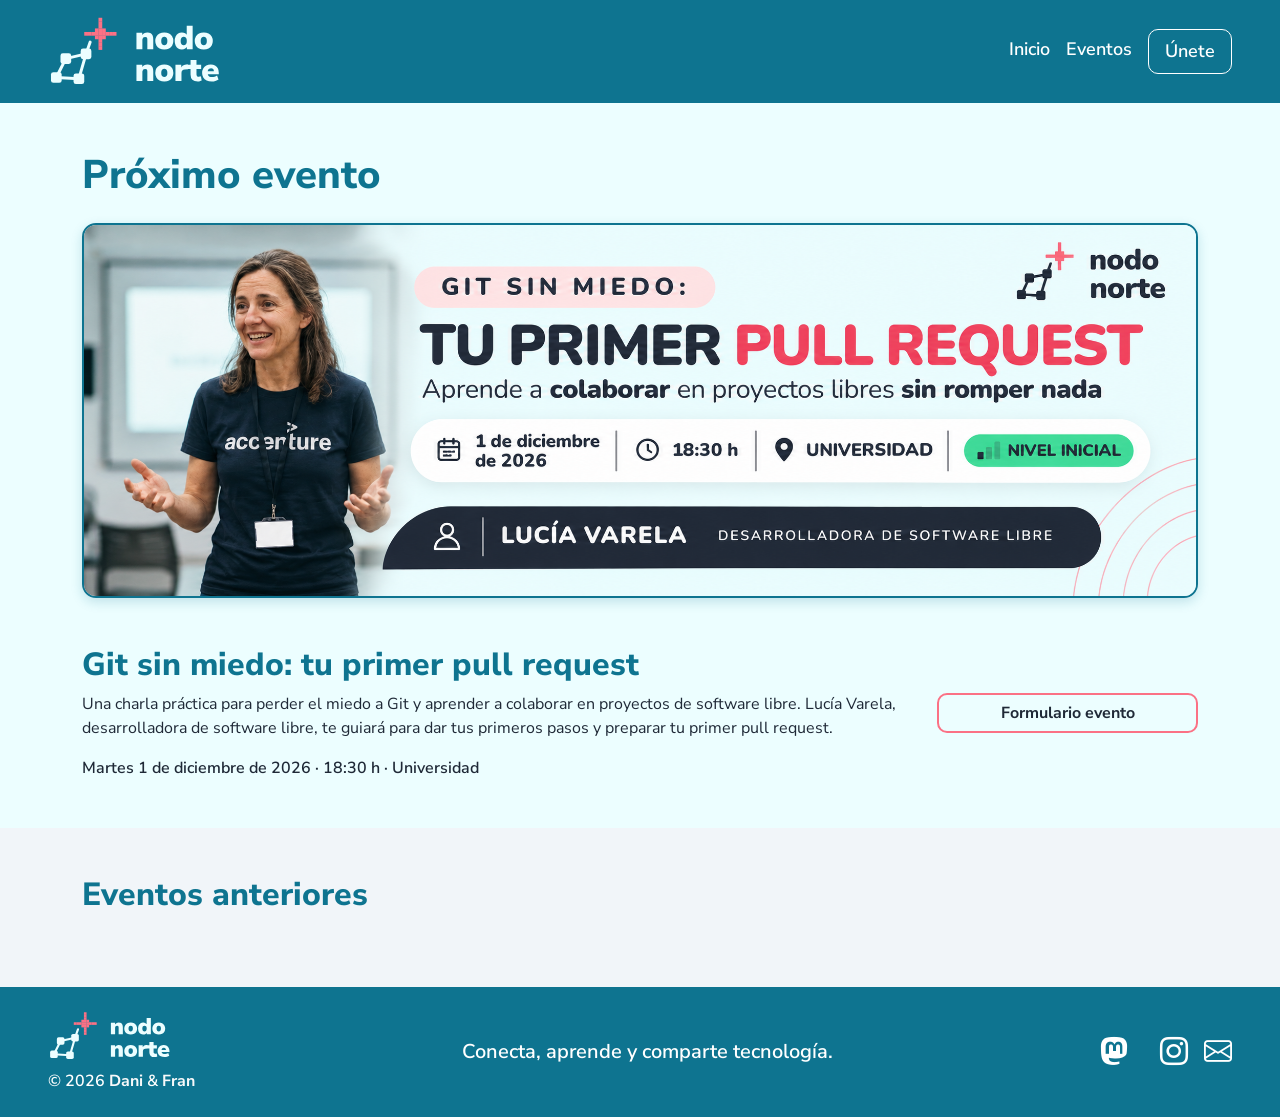
==== pages/eventos.html @ ed128a62 "Añade próximo evento con imagen panorámica y modal de inscripción" ====
<!DOCTYPE html>
<html lang="es">

<head>
    <meta charset="UTF-8">
    <meta name="viewport" content="width=device-width, initial-scale=1.0">
    <title>Eventos | Nodo Norte</title>
    <link href="https://fonts.googleapis.com/css2?family=Nunito+Sans:wght@400;500;600;700;800&display=swap"
        rel="stylesheet">
    <link href="https://cdn.jsdelivr.net/npm/bootstrap@5.3.8/dist/css/bootstrap.min.css" rel="stylesheet">
    <link href="https://cdn.jsdelivr.net/npm/bootstrap-icons@1.13.2/font/bootstrap-icons.min.css" rel="stylesheet">
    <link rel="stylesheet" href="../css/estilos.css">
</head>

<!-- Organiza la página en columna y le da una altura mínima igual a la ventana. -->

<body class="d-flex flex-column min-vh-100">
    <!-- El header ocupa todo el ancho y organiza directamente el logo y el menú.
         flex-column los coloca en columna; flex-sm-row, en fila desde sm (576px).
         justify-content-between los separa a ambos lados cuando están en fila.
         gap-3 los separa 1rem y align-items-center los centra en el eje transversal.
         px-3 añade 1rem de espacio interior lateral; px-sm-5 lo amplía a 3rem desde sm.
         py-3 añade 1rem de espacio interior arriba y abajo. -->
    <header
        class="container-fluid d-flex flex-column flex-sm-row justify-content-between align-items-center gap-3 px-3 px-sm-5 py-3">
        <a href="../index.html" class="marca">
            <img src="../img/logos/completo/logo-completo-oscuro.svg" alt="Nodo Norte - Comunidad tecnológica">
        </a>

        <!-- Enlaces en fila, separados por 1rem (gap-3) y centrados verticalmente. -->
        <nav class="d-flex gap-3 align-items-center">
            <a href="../index.html">Inicio</a>
            <a href="eventos.html">Eventos</a>
            <a href="unete.html" class="enlace-unete">Únete</a>
        </nav>
    </header>




    <!-- Hace crecer el main para que el footer quede abajo cuando hay poco contenido. -->
    <main class="flex-grow-1">
        <!-- Próximo evento: contenido centrado y espacio vertical -->
        <section class="container py-5">
            <h1 class="mb-4">Próximo evento</h1>
            <!-- img-fluid adapta la imagen al ancho disponible;
     tarjeta-evento aplica el borde, las esquinas y la sombra. -->
            <img src="../img/tarjetas/diciembre_1_panoramica.png" class="img-fluid tarjeta-evento imagen-proximo-evento"
                alt="Git sin miedo: tu primer pull request, 1 de diciembre de 2026 a las 18:30 en la Universidad">
            <!-- Información y botón: apilados en móvil y en dos columnas desde lg (992px).
     align-items-center centra el botón verticalmente.
     g-4 separa las columnas y mt-4 añade margen sobre el bloque. -->
            <article class="row align-items-center g-4 mt-4">
                <header class="col-lg-9">
                    <h2>Git sin miedo: tu primer pull request</h2>

                    <p>
                        Una charla práctica para perder el miedo a Git y aprender
                        a colaborar en proyectos de software libre. Lucía Varela,
                        desarrolladora de software libre, te guiará para dar tus
                        primeros pasos y preparar tu primer pull request.
                    </p>

                    <p class="mb-0 fw-semibold">
                        Martes 1 de diciembre de 2026 · 18:30 h · Universidad
                    </p>
                </header>

                <p class="col-lg-3 mb-0">
                    <button type="button" class="btn btn-acento w-100" data-bs-toggle="modal"
                        data-bs-target="#modalInscripcion">
                        Formulario evento
                    </button>
                </p>
            </article>

        </section>

        <!-- Eventos anteriores sobre el fondo alternativo -->
        <section class="seccion-alterna py-5">
            <h2 class="container mb-4">Eventos anteriores</h2>
        </section>
    </main>







    <!-- d-flex activa la distribución flexible.
     flex-column coloca los bloques en columna en pantallas menores de 576px.
     flex-sm-row los coloca en fila desde 576px.
     gap-3: deja 1rem entre bloques.
     px-3: espacio interior lateral de 1rem.
     px-sm-5: desde 576px, el espacio lateral pasa a 3rem.
     py-4: espacio interior de 1.5rem arriba y abajo. -->
    <footer
        class="container-fluid d-flex flex-column flex-sm-row justify-content-between align-items-center gap-3 px-3 px-sm-5 py-4">
        <!-- Agrupa el logo y la autoría.
     mb-0 elimina el margen inferior del párrafo. -->
        <p class="mb-0">
            <a href="../index.html" class="marca">
                <img src="../img/logos/completo/logo-completo-oscuro.svg" alt="Nodo Norte - Comunidad tecnológica">
            </a>
            <!-- d-block coloca la autoría debajo del logo.
     mt-2 añade una separación superior de 0.5rem. -->
            <span class="d-block mt-2 fw-semibold">&copy; 2026
                <a href="https://www.linkedin.com/in/danidiazcanosa/" target="_blank" rel="noopener noreferrer"
                    class="link-light fw-bold link-underline-opacity-0 link-underline-opacity-100-hover">Dani</a>
                &amp;
                <a href="https://www.linkedin.com/in/francisco-punal/" target="_blank" rel="noopener noreferrer"
                    class="link-light fw-bold link-underline-opacity-0 link-underline-opacity-100-hover">Fran</a>
            </span>
        </p>
        <!-- mb-0: quita el margen debajo del lema. -->
        <p class="mb-0 fs-5 fw-semibold">
            Conecta, aprende y comparte tecnología.</p>
        <!-- Redes y correo: enlaces provisionales con href="#".
     d-flex coloca los iconos en fila y gap-3 los separa 1rem.
     fs-3 establece su tamaño y las clases bi muestran cada icono.
     aria-label da nombre al enlace.
     aria-hidden evita que el lector de pantalla anuncie también el icono. -->
        <nav class="d-flex gap-3 fs-3">
            <a href="#" class="red-social" aria-label="Mastodon">
                <span class="bi bi-mastodon" aria-hidden="true"></span>
            </a>
            <a href="#" class="red-social" aria-label="Bluesky">
                <span class="bi bi-bluesky" aria-hidden="true"></span>
            </a>
            <a href="#" class="red-social" aria-label="Instagram">
                <span class="bi bi-instagram" aria-hidden="true"></span>
            </a>
            <a href="#" class="red-social" aria-label="Correo electrónico">
                <span class="bi bi-envelope" aria-hidden="true"></span>
            </a>
        </nav>
    </footer>

    <div class="modal fade" id="modalInscripcion" tabindex="-1" aria-labelledby="tituloInscripcion" aria-hidden="true">
        <div class="modal-dialog modal-dialog-centered modal-dialog-scrollable modal-fullscreen-sm-down">
            <form class="modal-content" id="formInscripcion" novalidate>
                <header class="modal-header">
                    <h2 class="modal-title h4" id="tituloInscripcion">Inscripción al evento</h2>
                    <button type="button" class="btn-close" data-bs-dismiss="modal" aria-label="Cerrar"></button>
                </header>
                <div class="modal-body">
                    <p>
                        Git sin miedo: tu primer pull request, el martes 1 de diciembre. Después del evento hay
                        networking con comida y bebida.
                    </p>
                    <div class="mb-3">
                        <label for="nombre" class="form-label">Nombre</label>
                        <input type="text" class="form-control" id="nombre" name="nombre" autocomplete="name"
                            placeholder="Ej.: Lucía Varela" required>
                        <span class="invalid-feedback">Escribe tu nombre.</span>
                    </div>
                    <div class="mb-3">
                        <label for="correo" class="form-label">Correo electrónico</label>
                        <input type="email" class="form-control" id="correo" name="correo" autocomplete="email"
                            placeholder="nombre@correo.com" required>
                        <span class="invalid-feedback">Escribe un correo válido, por ejemplo nombre@correo.com.</span>
                    </div>
                    <div class="mb-3">
                        <label for="nivel" class="form-label">Tu nivel</label>
                        <select class="form-select" id="nivel" name="nivel" required>
                            <option value="" selected disabled>Elige tu nivel</option>
                            <option value="inicial">Inicial</option>
                            <option value="medio">Medio</option>
                            <option value="avanzado">Avanzado</option>
                        </select>
                        <span class="invalid-feedback">Elige un nivel.</span>
                    </div>
                    <div class="form-check">
                        <input class="form-check-input" type="checkbox" id="primeraVez" name="primeraVez">
                        <label class="form-check-label" for="primeraVez">Es la primera vez que vengo</label>
                    </div>
                </div>
                <footer class="modal-footer">
                    <button type="button" class="btn btn-borde" data-bs-dismiss="modal">Cancelar</button>
                    <button type="submit" class="btn btn-acento">Inscribirme</button>
                </footer>
            </form>
        </div>
    </div>

    <script src="https://cdn.jsdelivr.net/npm/bootstrap@5.3.8/dist/js/bootstrap.bundle.min.js"></script>
</body>

</html>
---- css/estilos.css ----
:root {
    /* Colores */
    --color-principal: #0E7490;
    --color-fondo: #ECFEFF;
    --color-acento: #FB7185;
    --color-texto: #1F2937;
    --color-gris-claro: #F1F5F9;

    /* Tipografía */
    --fuente-principal: 'Nunito Sans', sans-serif;
}

/* Aplica los colores solo al header y footer principales,
   sin afectar a los que están dentro del formulario modal. */
body>header,
body>footer {
    background-color: var(--color-principal);
    color: white;
}

/* Logo más pequeño en el footer */
footer .marca img {
    width: 8rem;
}

body {
    font-family: var(--fuente-principal);
    color: var(--color-texto);
    background-color: var(--color-fondo);
}

/* width establece su tamaño y max-width evita que supere el ancho de su contenedor */
.marca img {
    width: 11.25rem;
    max-width: 100%;
    height: auto;
    /* Suaviza la aparición del brillo */
    transition: filter 0.2s ease;
}


/* Resalta la silueta del logo con un brillo blanco suave */
.marca:hover img {
    filter: drop-shadow(0 0 4px rgb(255 255 255 / 45%));
}

header nav a {
    color: white;
    text-decoration: none;
    font-size: 1.125rem;
    font-weight: 600;
}

header nav .enlace-unete {
    padding: 0.5rem 1rem;
    border: 1px solid white;
    border-radius: 0.625rem;
    /* Suaviza el cambio de fondo y texto durante 0,2 segundos */
    transition: background-color 0.2s ease, color 0.2s ease;
}

/* La línea empieza con ancho 0% y crece hasta 100% en 0,2 segundos */
header nav a:not(.enlace-unete) {
    background-image: linear-gradient(white, white);
    background-repeat: no-repeat;
    background-position: left bottom;
    background-size: 0% 2px;
    padding-bottom: 0.25rem;
    transition: background-size 0.2s ease;
}

/* :not(.enlace-unete) excluye el botón «Únete».
  :hover se activa al pasar el ratón */
header nav a:not(.enlace-unete):hover {
    background-size: 100% 2px;
}

/* rellenar de blanco y cambiar el texto a turquesa*/
header nav .enlace-unete:hover {
    background-color: white;
    color: var(--color-principal);
}

/* Enlaces de redes sin fondo ni subrayado */
.red-social {
    color: white;
    text-decoration: none;
    transition: filter 0.2s ease;
}

/* Brillo discreto al pasar el ratón */
.red-social:hover {
    filter: drop-shadow(0 0 5px rgb(255 255 255 / 75%));
}

h1,
h2,
h3 {
    font-weight: 800;
    color: var(--color-principal);
}

.hero {
    background-image: url("../img/hero/imagenHeroMovil.webp");
    background-size: cover;
    background-position: center top;
    min-height: 80vh;
}

@media (min-width: 992px) {
    .hero {
        background-image: url("../img/hero/imagenHero.webp");
        background-position: center right;
        min-height: 70vh;
    }
}

.card {
    border: 0;
    border-radius: 14px;
}

.card-title {
    font-weight: 800;
    color: var(--color-principal);
}

.tarjeta-hero {
    max-width: 32rem;
}

.btn-borde {
    background-color: transparent;
    color: var(--color-principal);
    border: 2px solid var(--color-principal);
    border-radius: 10px;
    font-weight: 700;
}

.btn-borde:hover {
    background-color: var(--color-principal);
    color: #fff;
}

.btn-acento {
    background-color: transparent;
    color: var(--color-texto);
    border: 2px solid var(--color-acento);
    border-radius: 10px;
    font-weight: 700;
}

.btn-acento:hover {
    background-color: var(--color-acento);
    border-color: var(--color-acento);
    color: var(--color-texto);
}

.tarjeta-evento {
    border: 2px solid var(--color-principal);
    border-radius: 14px;
    box-shadow: 0 4px 12px rgba(14, 116, 144, 0.2);
}

.seccion-alterna {
    background-color: var(--color-gris-claro);
}

.accordion {
    --bs-accordion-btn-color: var(--color-texto);
    --bs-accordion-active-color: var(--color-principal);
    --bs-accordion-active-bg: var(--color-fondo);
    --bs-accordion-btn-focus-border-color: var(--color-principal);
    --bs-accordion-btn-focus-box-shadow: 0 0 0 0.25rem #FFE4E8;
}

.accordion-button {
    font-weight: 700;
}

.form-control:focus,
.form-select:focus {
    border-color: var(--color-principal);
    box-shadow: 0 0 0 0.25rem #FFE4E8;
}

.form-check-input:checked {
    background-color: var(--color-principal);
    border-color: var(--color-principal);
}

.form-check-input:focus {
    border-color: var(--color-principal);
    box-shadow: 0 0 0 0.25rem #FFE4E8;
}

.modal-header {
    background-color: transparent;
}

.modal-title {
    font-weight: 800;
    color: var(--color-principal);
}

.toast {
    border: 2px solid var(--color-principal);
    border-radius: 14px;
}

/* ===== Página de Eventos ===== */

/* Limita y centra el bloque completo del próximo evento */


/* La imagen ocupa el ancho del bloque */
.imagen-proximo-evento {
    display: block;
    width: 100%;
}

/* ===== Fin de estilos de Eventos ===== */
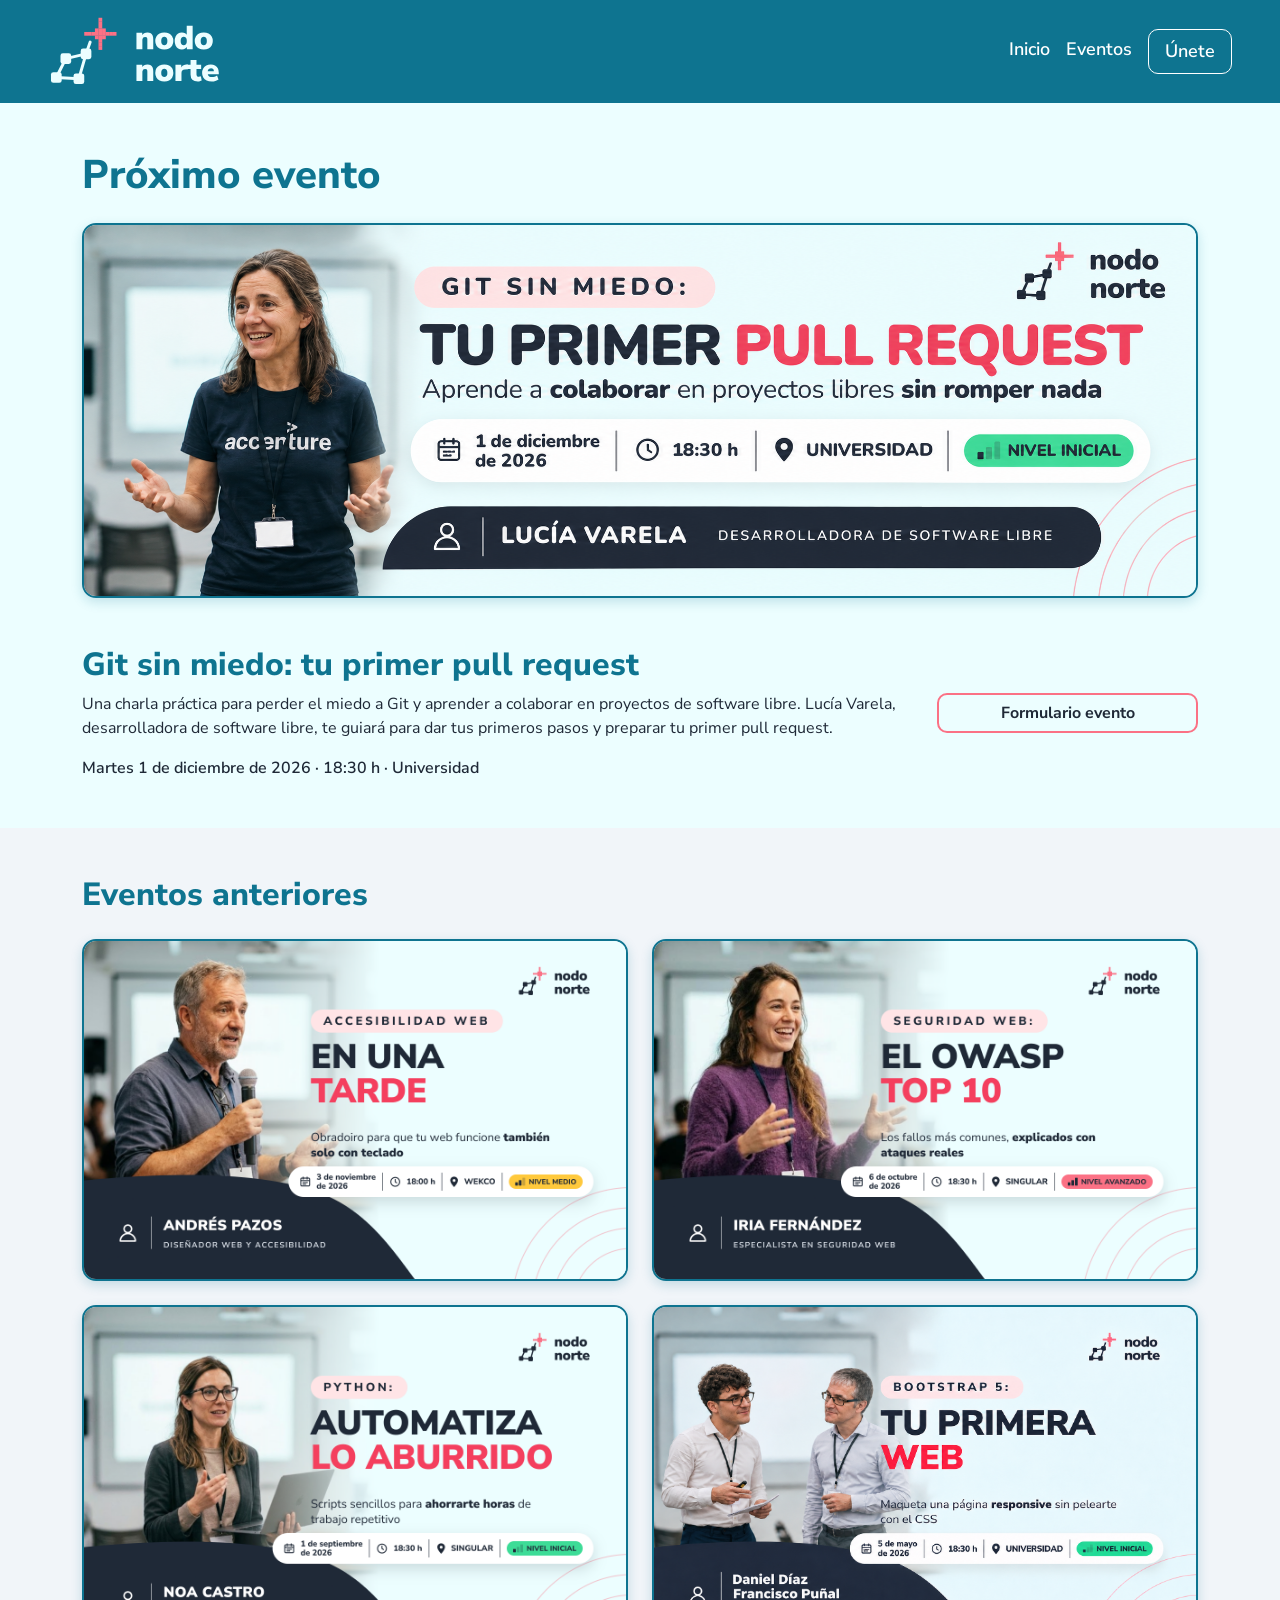
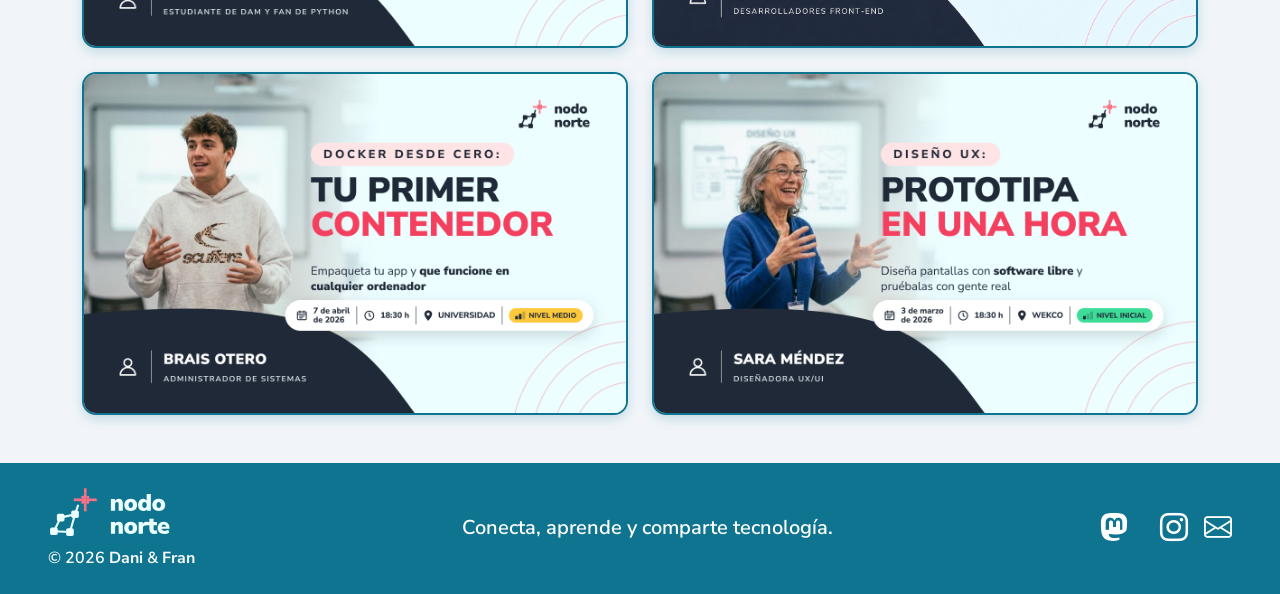
==== commit e54ddb55: "Completa los eventos anteriores y la validación y ajusta los footers" ====
--- a/pages/eventos.html
+++ b/pages/eventos.html
@@ -16,7 +16,8 @@
 
 <body class="d-flex flex-column min-vh-100">
     <!-- El header ocupa todo el ancho y organiza directamente el logo y el menú.
-         flex-column los coloca en columna; flex-sm-row, en fila desde sm (576px).
+         flex-column coloca el logo y el menú en columna por debajo de 576px.
+         flex-sm-row los coloca en fila desde 576px.
          justify-content-between los separa a ambos lados cuando están en fila.
          gap-3 los separa 1rem y align-items-center los centra en el eje transversal.
          px-3 añade 1rem de espacio interior lateral; px-sm-5 lo amplía a 3rem desde sm.
@@ -34,9 +35,6 @@
             <a href="unete.html" class="enlace-unete">Únete</a>
         </nav>
     </header>
-
-
-
 
     <!-- Hace crecer el main para que el footer quede abajo cuando hay poco contenido. -->
     <main class="flex-grow-1">
@@ -76,27 +74,57 @@
 
         </section>
 
-        <!-- Eventos anteriores sobre el fondo alternativo -->
+        <!-- Eventos anteriores sobre el mismo fondo que el FAQ -->
         <section class="seccion-alterna py-5">
-            <h2 class="container mb-4">Eventos anteriores</h2>
+            <!-- Centra y limita el ancho del título y de lastarjetas -->
+            <div class="container">
+                <h2 class="mb-4">Eventos anteriores</h2>
+
+                <!-- Rejilla de eventos; g-4 añade separación entre las tarjetas -->
+                <div class="row g-4">
+                    <!-- Una tarjeta por fila en móvil y dos desde lg -->
+                    <article class="col-12 col-lg-6">
+                        <img src="../img/tarjetas/noviembre_3.png" class="img-fluid tarjeta-evento"
+                            alt="Accesibilidad web en una tarde, con Andrés Pazos. 3 de noviembre de 2026, a las 18:00, en Wekco. Nivel medio.">
+                    </article>
+                    <article class="col-12 col-lg-6">
+                        <img src="../img/tarjetas/octubre_6.png" class="img-fluid tarjeta-evento"
+                            alt="Seguridad web: el OWASP Top 10, con Iria Fernández. 6 de octubre de 2026, a las 18:30, en Singular. Nivel avanzado.">
+                    </article>
+                    <article class="col-12 col-lg-6">
+                        <img src="../img/tarjetas/septiembre_1.png" class="img-fluid tarjeta-evento"
+                            alt="Python: automatiza lo aburrido, con Noa Castro. 1 de septiembre de 2026, a las 18:30, en Singular. Nivel inicial.">
+                    </article>
+                    <article class="col-12 col-lg-6">
+                        <img src="../img/tarjetas/mayo_5_caras_v3.png" class="img-fluid tarjeta-evento"
+                            alt="Bootstrap 5: tu primera web, con Daniel Díaz y Francisco Puñal. 5 de mayo de 2026, a las 18:30, en la Universidad. Nivel inicial.">
+                    </article>
+
+                    <article class="col-12 col-lg-6">
+                        <img src="../img/tarjetas/abril_7.png" class="img-fluid tarjeta-evento"
+                            alt="Docker desde cero: tu primer contenedor, con Brais Otero. 7 de abril de 2026, a las 18:30, en la Universidad. Nivel medio.">
+                    </article>
+
+                    <article class="col-12 col-lg-6">
+                        <img src="../img/tarjetas/marzo_3.png" class="img-fluid tarjeta-evento"
+                            alt="Diseño UX: prototipa en una hora, con Sara Méndez. 3 de marzo de 2026, a las 18:30, en Wekco. Nivel inicial.">
+                    </article>
+
+                </div>
+            </div>
         </section>
     </main>
 
-
-
-
-
-
-
     <!-- d-flex activa la distribución flexible.
-     flex-column coloca los bloques en columna en pantallas menores de 576px.
-     flex-sm-row los coloca en fila desde 576px.
+     flex-column coloca los bloques en columna en pantallas menores de 768px.
+     flex-md-row coloca los bloques en fila desde 768px.
      gap-3: deja 1rem entre bloques.
      px-3: espacio interior lateral de 1rem.
      px-sm-5: desde 576px, el espacio lateral pasa a 3rem.
-     py-4: espacio interior de 1.5rem arriba y abajo. -->
+     py-4: espacio interior de 1.5rem arriba y abajo.
+     text-center centra el texto; text-md-start lo alinea a la izquierda desde 768px -->
     <footer
-        class="container-fluid d-flex flex-column flex-sm-row justify-content-between align-items-center gap-3 px-3 px-sm-5 py-4">
+        class="container-fluid d-flex flex-column flex-md-row justify-content-between align-items-center gap-3 px-3 px-sm-5 py-4 text-center text-md-start">
         <!-- Agrupa el logo y la autoría.
      mb-0 elimina el margen inferior del párrafo. -->
         <p class="mb-0">
@@ -104,8 +132,9 @@
                 <img src="../img/logos/completo/logo-completo-oscuro.svg" alt="Nodo Norte - Comunidad tecnológica">
             </a>
             <!-- d-block coloca la autoría debajo del logo.
-     mt-2 añade una separación superior de 0.5rem. -->
-            <span class="d-block mt-2 fw-semibold">&copy; 2026
+     mt-2 añade una separación superior de 0.5rem.
+     text-nowrap mantiene la autoría en una sola línea, sin saltos. -->
+            <span class="d-block mt-2 fw-semibold text-nowrap">&copy; 2026
                 <a href="https://www.linkedin.com/in/danidiazcanosa/" target="_blank" rel="noopener noreferrer"
                     class="link-light fw-bold link-underline-opacity-0 link-underline-opacity-100-hover">Dani</a>
                 &amp;
@@ -184,7 +213,21 @@
         </div>
     </div>
 
+    <div class="toast-container position-fixed bottom-0 end-0 p-3">
+        <div id="avisoEnvio" class="toast" role="status" aria-live="polite" aria-atomic="true">
+            <div class="toast-header">
+                <strong class="me-auto">¡Enviado!</strong>
+                <button type="button" class="btn-close" data-bs-dismiss="toast" aria-label="Cerrar"></button>
+            </div>
+            <div class="toast-body">
+                Hemos recibido tu solicitud. ¡Gracias por formar parte de Nodo Norte!
+            </div>
+        </div>
+    </div>
+
     <script src="https://cdn.jsdelivr.net/npm/bootstrap@5.3.8/dist/js/bootstrap.bundle.min.js"></script>
+    <!-- Valida el formulario y controla el envío simulado -->
+    <script src="../js/validacion.js"></script>
 </body>
 
 </html>
--- a/css/estilos.css
+++ b/css/estilos.css
@@ -210,9 +210,6 @@
 
 /* ===== Página de Eventos ===== */
 
-/* Limita y centra el bloque completo del próximo evento */
-
-
 /* La imagen ocupa el ancho del bloque */
 .imagen-proximo-evento {
     display: block;
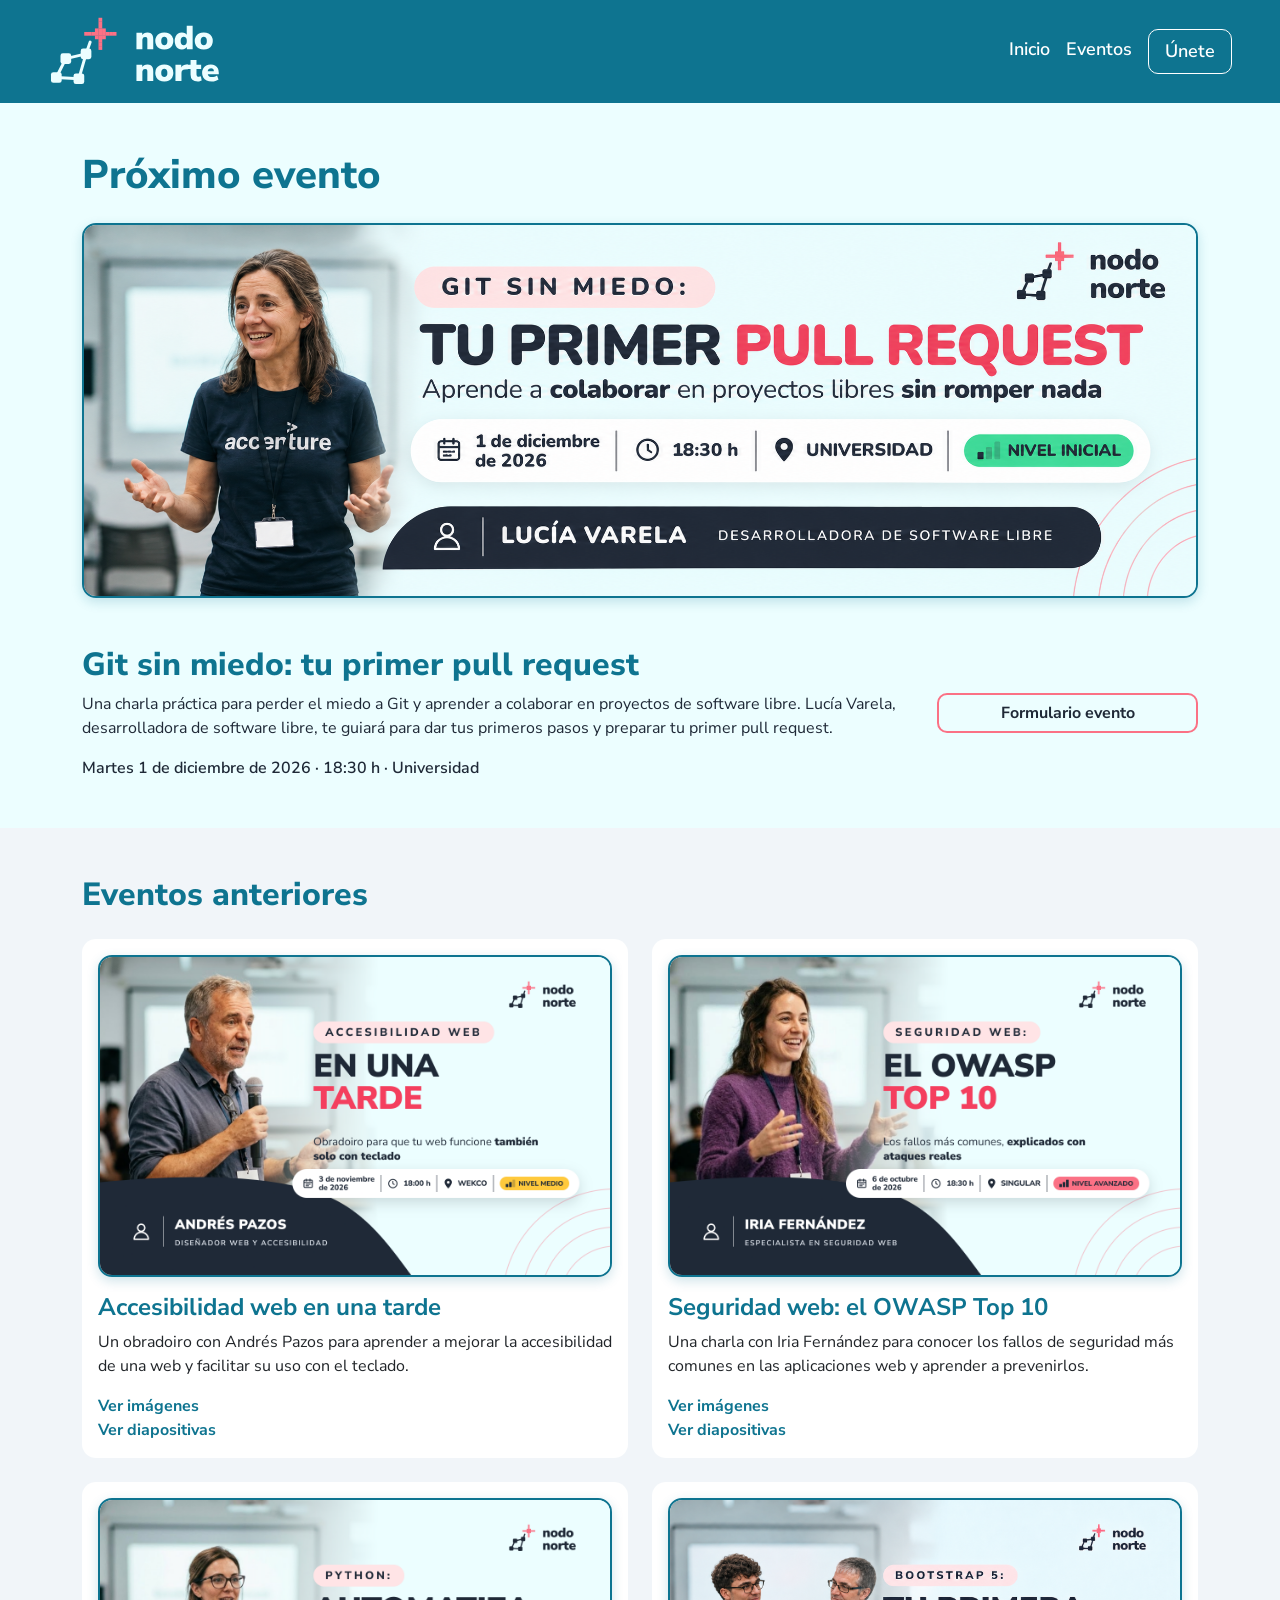
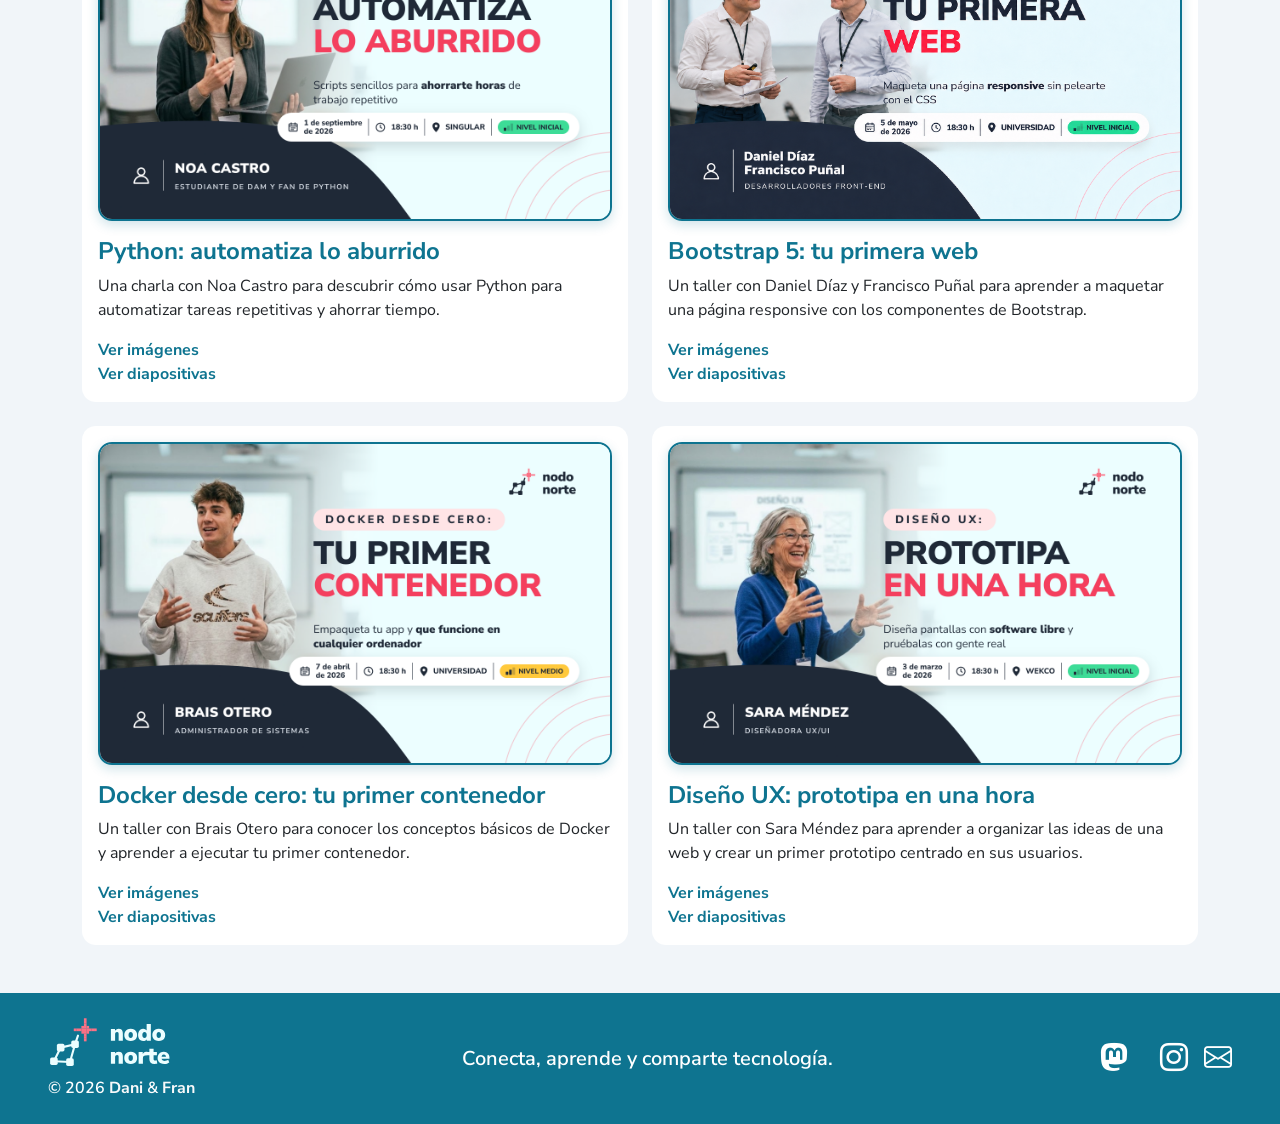
==== commit 121b1c4b: "Añade información y enlaces a los eventos anteriores y actualiza la imagen de Bootstrap" ====
--- a/pages/eventos.html
+++ b/pages/eventos.html
@@ -76,7 +76,7 @@
 
         <!-- Eventos anteriores sobre el mismo fondo que el FAQ -->
         <section class="seccion-alterna py-5">
-            <!-- Centra y limita el ancho del título y de lastarjetas -->
+            <!-- Centra y limita el ancho del título y de las tarjetas -->
             <div class="container">
                 <h2 class="mb-4">Eventos anteriores</h2>
 
@@ -84,30 +84,162 @@
                 <div class="row g-4">
                     <!-- Una tarjeta por fila en móvil y dos desde lg -->
                     <article class="col-12 col-lg-6">
-                        <img src="../img/tarjetas/noviembre_3.png" class="img-fluid tarjeta-evento"
-                            alt="Accesibilidad web en una tarde, con Andrés Pazos. 3 de noviembre de 2026, a las 18:00, en Wekco. Nivel medio.">
-                    </article>
-                    <article class="col-12 col-lg-6">
-                        <img src="../img/tarjetas/octubre_6.png" class="img-fluid tarjeta-evento"
-                            alt="Seguridad web: el OWASP Top 10, con Iria Fernández. 6 de octubre de 2026, a las 18:30, en Singular. Nivel avanzado.">
-                    </article>
-                    <article class="col-12 col-lg-6">
-                        <img src="../img/tarjetas/septiembre_1.png" class="img-fluid tarjeta-evento"
-                            alt="Python: automatiza lo aburrido, con Noa Castro. 1 de septiembre de 2026, a las 18:30, en Singular. Nivel inicial.">
-                    </article>
-                    <article class="col-12 col-lg-6">
-                        <img src="../img/tarjetas/mayo_5_caras_v3.png" class="img-fluid tarjeta-evento"
-                            alt="Bootstrap 5: tu primera web, con Daniel Díaz y Francisco Puñal. 5 de mayo de 2026, a las 18:30, en la Universidad. Nivel inicial.">
-                    </article>
-
-                    <article class="col-12 col-lg-6">
-                        <img src="../img/tarjetas/abril_7.png" class="img-fluid tarjeta-evento"
-                            alt="Docker desde cero: tu primer contenedor, con Brais Otero. 7 de abril de 2026, a las 18:30, en la Universidad. Nivel medio.">
-                    </article>
-
-                    <article class="col-12 col-lg-6">
-                        <img src="../img/tarjetas/marzo_3.png" class="img-fluid tarjeta-evento"
-                            alt="Diseño UX: prototipa en una hora, con Sara Méndez. 3 de marzo de 2026, a las 18:30, en Wekco. Nivel inicial.">
+                        <!-- Tarjeta con espacio interior y altura uniforme -->
+                        <div class="card tarjeta-anterior h-100 p-3">
+                            <img src="../img/tarjetas/noviembre_3.png" class="img-fluid tarjeta-evento mb-3"
+                                alt="Accesibilidad web en una tarde, con Andrés Pazos. 3 de noviembre de 2026, a las 18:00, en Wekco. Nivel medio.">
+
+                            <h3 class="h4 fw-bold">Accesibilidad web en una tarde</h3>
+
+                            <p>
+                                Un obradoiro con Andrés Pazos para aprender a mejorar
+                                la accesibilidad de una web y facilitar su uso con el teclado.
+                            </p>
+
+                            <!-- Enlaces provisionales con subrayado al pasar el ratón -->
+                            <p class="mt-auto mb-0">
+                                <a href="#"
+                                    class="d-table fw-bold link-underline link-underline-opacity-0 link-underline-opacity-100-hover">
+                                    Ver imágenes
+                                </a>
+                                <a href="#"
+                                    class="d-table fw-bold link-underline link-underline-opacity-0 link-underline-opacity-100-hover">
+                                    Ver diapositivas
+                                </a>
+                            </p>
+                        </div>
+                    </article>
+                    <article class="col-12 col-lg-6">
+                        <!-- Tarjeta con espacio interior y altura uniforme -->
+                        <div class="card tarjeta-anterior h-100 p-3">
+                            <img src="../img/tarjetas/octubre_6.png" class="img-fluid tarjeta-evento mb-3"
+                                alt="Seguridad web: el OWASP Top 10, con Iria Fernández. 6 de octubre de 2026, a las 18:30, en Singular. Nivel avanzado.">
+
+                            <h3 class="h4 fw-bold">Seguridad web: el OWASP Top 10</h3>
+
+                            <p>
+                                Una charla con Iria Fernández para conocer los fallos de seguridad
+                                más comunes en las aplicaciones web y aprender a prevenirlos.
+                            </p>
+
+                            <!-- Enlaces provisionales con subrayado al pasar el ratón -->
+                            <p class="mt-auto mb-0">
+                                <a href="#"
+                                    class="d-table fw-bold link-underline link-underline-opacity-0 link-underline-opacity-100-hover">
+                                    Ver imágenes
+                                </a>
+                                <a href="#"
+                                    class="d-table fw-bold link-underline link-underline-opacity-0 link-underline-opacity-100-hover">
+                                    Ver diapositivas
+                                </a>
+                            </p>
+                        </div>
+                    </article>
+                    <article class="col-12 col-lg-6">
+                        <!-- Tarjeta con espacio interior y altura uniforme -->
+                        <div class="card tarjeta-anterior h-100 p-3">
+                            <img src="../img/tarjetas/septiembre_1.png" class="img-fluid tarjeta-evento mb-3"
+                                alt="Python: automatiza lo aburrido, con Noa Castro. 1 de septiembre de 2026, a las 18:30, en Singular. Nivel inicial.">
+
+                            <h3 class="h4 fw-bold">Python: automatiza lo aburrido</h3>
+
+                            <p>
+                                Una charla con Noa Castro para descubrir cómo usar Python
+                                para automatizar tareas repetitivas y ahorrar tiempo.
+                            </p>
+
+                            <!-- Enlaces provisionales con subrayado al pasar el ratón -->
+                            <p class="mt-auto mb-0">
+                                <a href="#"
+                                    class="d-table fw-bold link-underline link-underline-opacity-0 link-underline-opacity-100-hover">
+                                    Ver imágenes
+                                </a>
+                                <a href="#"
+                                    class="d-table fw-bold link-underline link-underline-opacity-0 link-underline-opacity-100-hover">
+                                    Ver diapositivas
+                                </a>
+                            </p>
+                        </div>
+                    </article>
+                    <article class="col-12 col-lg-6">
+                        <!-- Tarjeta con espacio interior y altura uniforme -->
+                        <div class="card tarjeta-anterior h-100 p-3">
+                            <img src="../img/tarjetas/mayo_5.png" class="img-fluid tarjeta-evento mb-3"
+                                alt="Bootstrap 5: tu primera web, con Daniel Díaz y Francisco Puñal. 5 de mayo de 2026, a las 18:30, en la Universidad. Nivel inicial.">
+
+                            <h3 class="h4 fw-bold">Bootstrap 5: tu primera web</h3>
+
+                            <p>
+                                Un taller con Daniel Díaz y Francisco Puñal para aprender
+                                a maquetar una página responsive con los componentes de Bootstrap.
+                            </p>
+
+                            <!-- Enlaces provisionales con subrayado al pasar el ratón -->
+                            <p class="mt-auto mb-0">
+                                <a href="#"
+                                    class="d-table fw-bold link-underline link-underline-opacity-0 link-underline-opacity-100-hover">
+                                    Ver imágenes
+                                </a>
+                                <a href="#"
+                                    class="d-table fw-bold link-underline link-underline-opacity-0 link-underline-opacity-100-hover">
+                                    Ver diapositivas
+                                </a>
+                            </p>
+                        </div>
+                    </article>
+
+                    <article class="col-12 col-lg-6">
+                        <!-- Tarjeta con espacio interior y altura uniforme -->
+                        <div class="card tarjeta-anterior h-100 p-3">
+                            <img src="../img/tarjetas/abril_7.png" class="img-fluid tarjeta-evento mb-3"
+                                alt="Docker desde cero: tu primer contenedor, con Brais Otero. 7 de abril de 2026, a las 18:30, en la Universidad. Nivel medio.">
+
+                            <h3 class="h4 fw-bold">Docker desde cero: tu primer contenedor</h3>
+
+                            <p>
+                                Un taller con Brais Otero para conocer los conceptos básicos
+                                de Docker y aprender a ejecutar tu primer contenedor.
+                            </p>
+
+                            <!-- Enlaces provisionales con subrayado al pasar el ratón -->
+                            <p class="mt-auto mb-0">
+                                <a href="#"
+                                    class="d-table fw-bold link-underline link-underline-opacity-0 link-underline-opacity-100-hover">
+                                    Ver imágenes
+                                </a>
+                                <a href="#"
+                                    class="d-table fw-bold link-underline link-underline-opacity-0 link-underline-opacity-100-hover">
+                                    Ver diapositivas
+                                </a>
+                            </p>
+                        </div>
+                    </article>
+
+                    <article class="col-12 col-lg-6">
+                        <!-- Tarjeta con espacio interior y altura uniforme -->
+                        <div class="card tarjeta-anterior h-100 p-3">
+                            <img src="../img/tarjetas/marzo_3.png" class="img-fluid tarjeta-evento mb-3"
+                                alt="Diseño UX: prototipa en una hora, con Sara Méndez. 3 de marzo de 2026, a las 18:30, en Wekco. Nivel inicial.">
+
+                            <h3 class="h4 fw-bold">Diseño UX: prototipa en una hora</h3>
+
+                            <p>
+                                Un taller con Sara Méndez para aprender a organizar las ideas
+                                de una web y crear un primer prototipo centrado en sus usuarios.
+                            </p>
+
+                            <!-- Enlaces provisionales con subrayado al pasar el ratón -->
+                            <p class="mt-auto mb-0">
+                                <a href="#"
+                                    class="d-table fw-bold link-underline link-underline-opacity-0 link-underline-opacity-100-hover">
+                                    Ver imágenes
+                                </a>
+                                <a href="#"
+                                    class="d-table fw-bold link-underline link-underline-opacity-0 link-underline-opacity-100-hover">
+                                    Ver diapositivas
+                                </a>
+                            </p>
+                        </div>
                     </article>
 
                 </div>
--- a/css/estilos.css
+++ b/css/estilos.css
@@ -216,4 +216,15 @@
     width: 100%;
 }
 
+/* Fondo blanco de las tarjetas de eventos anteriores */
+.tarjeta-anterior {
+    background-color: white;
+}
+
+/* Títulos y enlaces de las tarjetas con el color principal */
+.tarjeta-anterior h3,
+.tarjeta-anterior a {
+    color: var(--color-principal);
+}
+
 /* ===== Fin de estilos de Eventos ===== */
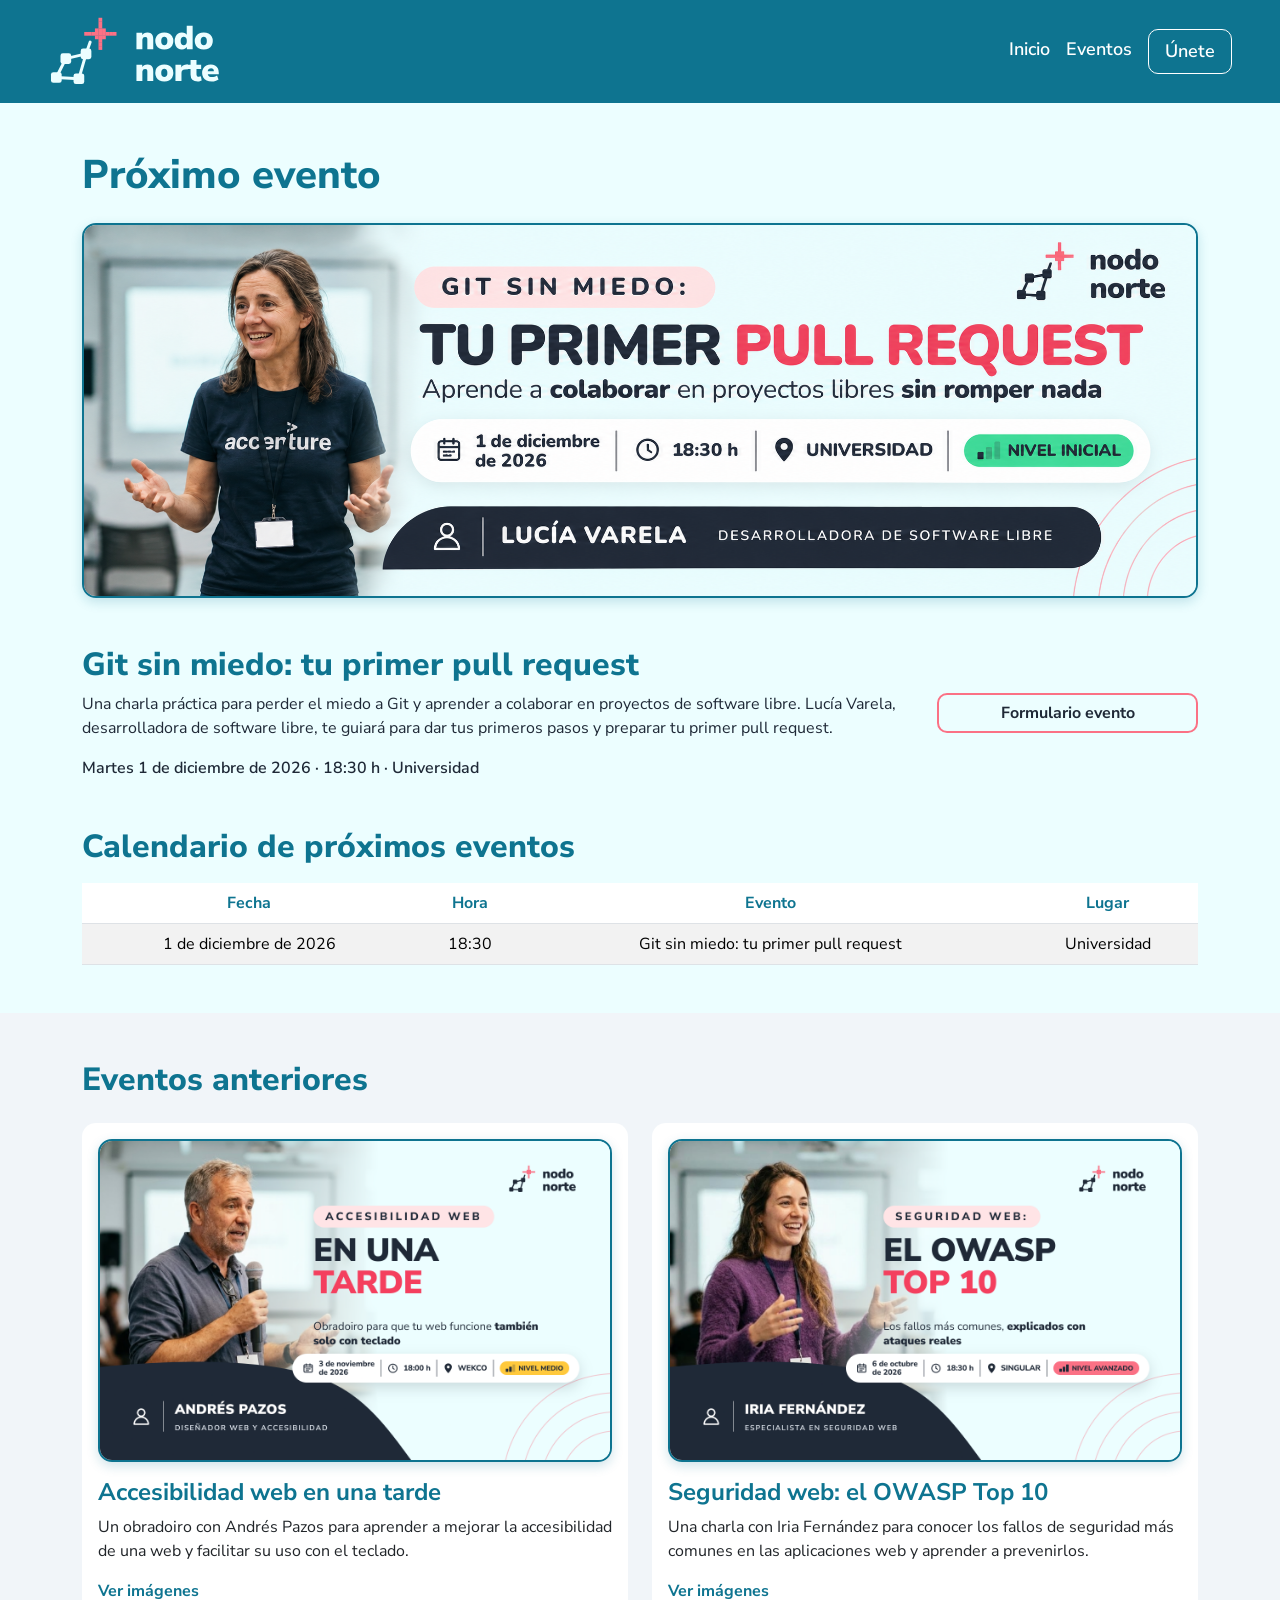
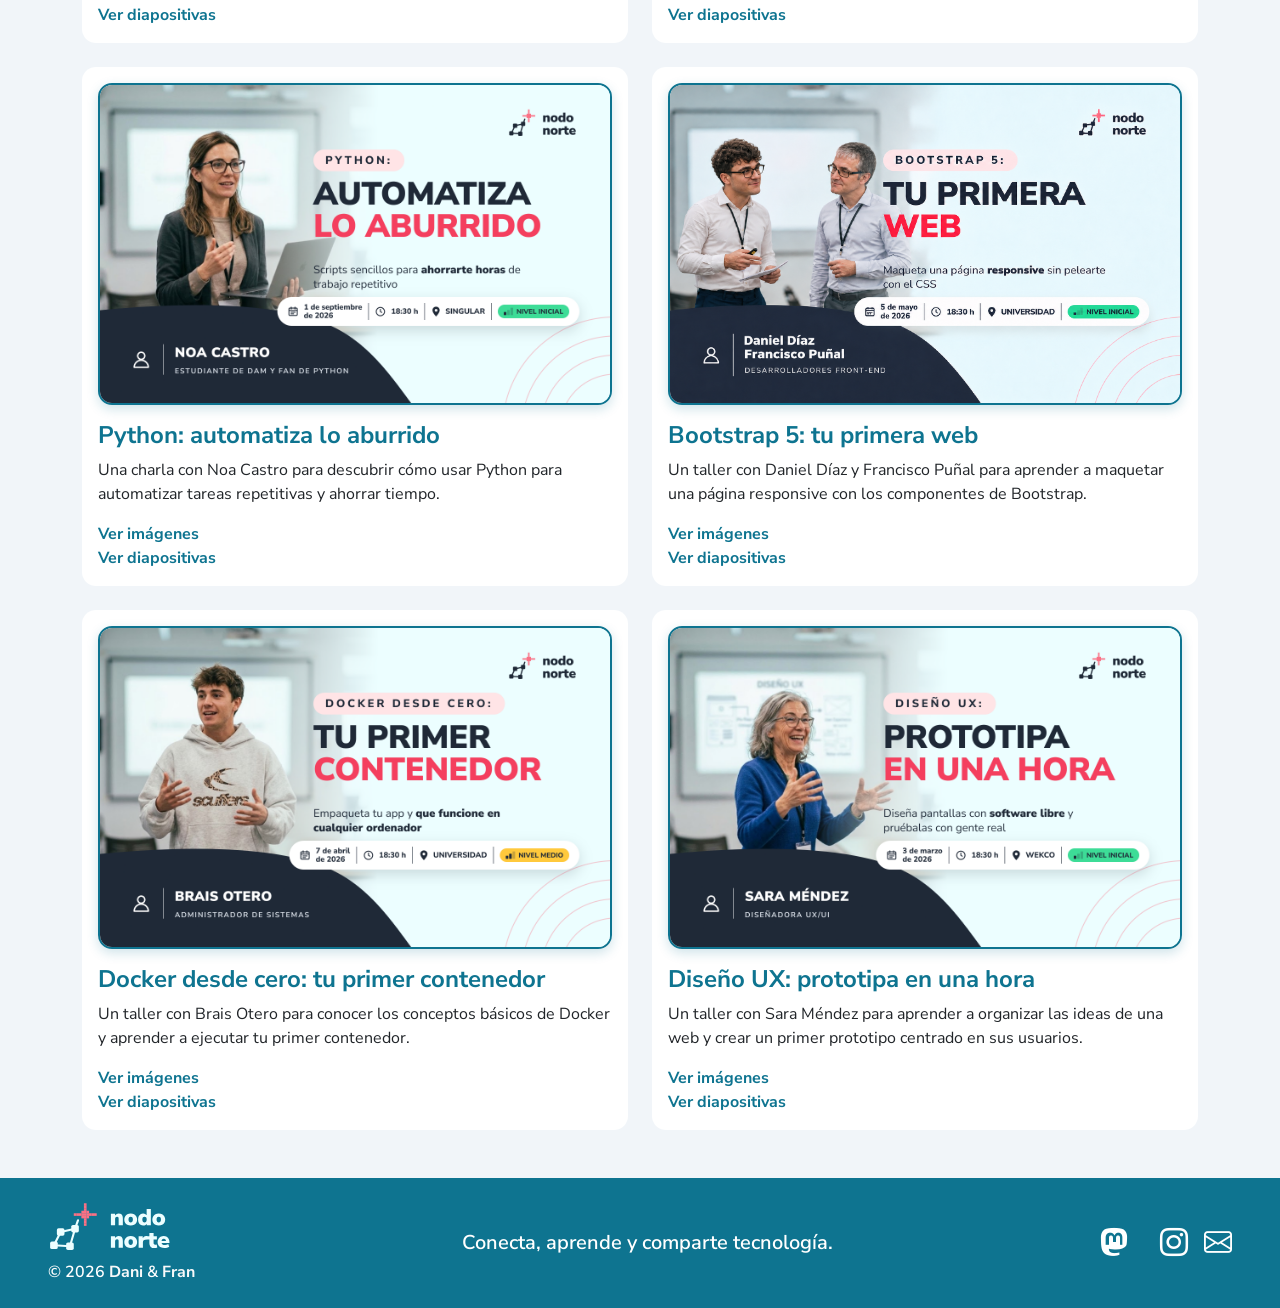
==== commit 5e0ffcc2: "Añade calendario de eventos y corrige accesibilidad de los modales y el FAQ" ====
--- a/pages/eventos.html
+++ b/pages/eventos.html
@@ -71,6 +71,31 @@
                     </button>
                 </p>
             </article>
+
+            <!-- Calendario de próximos eventos -->
+            <h2 class="mt-5 mb-3">Calendario de próximos eventos</h2>
+            <!-- Permite desplazar la tabla horizontalmente si no cabe en móvil -->
+            <div class="table-responsive">
+                <!-- Filas alternas y resaltado al pasar el ratón -->
+                <table class="table table-striped table-hover align-middle text-center mb-0 calendario-eventos">
+                    <thead>
+                        <tr>
+                            <th scope="col">Fecha</th>
+                            <th scope="col">Hora</th>
+                            <th scope="col">Evento</th>
+                            <th scope="col">Lugar</th>
+                        </tr>
+                    </thead>
+                    <tbody>
+                        <tr>
+                            <td>1 de diciembre de 2026</td>
+                            <td>18:30</td>
+                            <td>Git sin miedo: tu primer pull request</td>
+                            <td>Universidad</td>
+                        </tr>
+                    </tbody>
+                </table>
+            </div>
 
         </section>
 
@@ -298,7 +323,8 @@
         </nav>
     </footer>
 
-    <div class="modal fade" id="modalInscripcion" tabindex="-1" aria-labelledby="tituloInscripcion" aria-hidden="true">
+    <div class="modal fade" id="modalInscripcion" tabindex="-1" role="dialog" aria-labelledby="tituloInscripcion"
+        aria-hidden="true">
         <div class="modal-dialog modal-dialog-centered modal-dialog-scrollable modal-fullscreen-sm-down">
             <form class="modal-content" id="formInscripcion" novalidate>
                 <header class="modal-header">
--- a/css/estilos.css
+++ b/css/estilos.css
@@ -178,6 +178,11 @@
     font-weight: 700;
 }
 
+/* Enlace del FAQ con contraste suficiente sobre el fondo claro */
+.accordion-body a {
+    color: var(--color-principal);
+}
+
 .form-control:focus,
 .form-select:focus {
     border-color: var(--color-principal);
@@ -227,4 +232,10 @@
     color: var(--color-principal);
 }
 
+/* Cabecera del calendario con fondo blanco y texto turquesa */
+.calendario-eventos thead {
+    --bs-table-bg: white;
+    --bs-table-color: var(--color-principal);
+}
+
 /* ===== Fin de estilos de Eventos ===== */
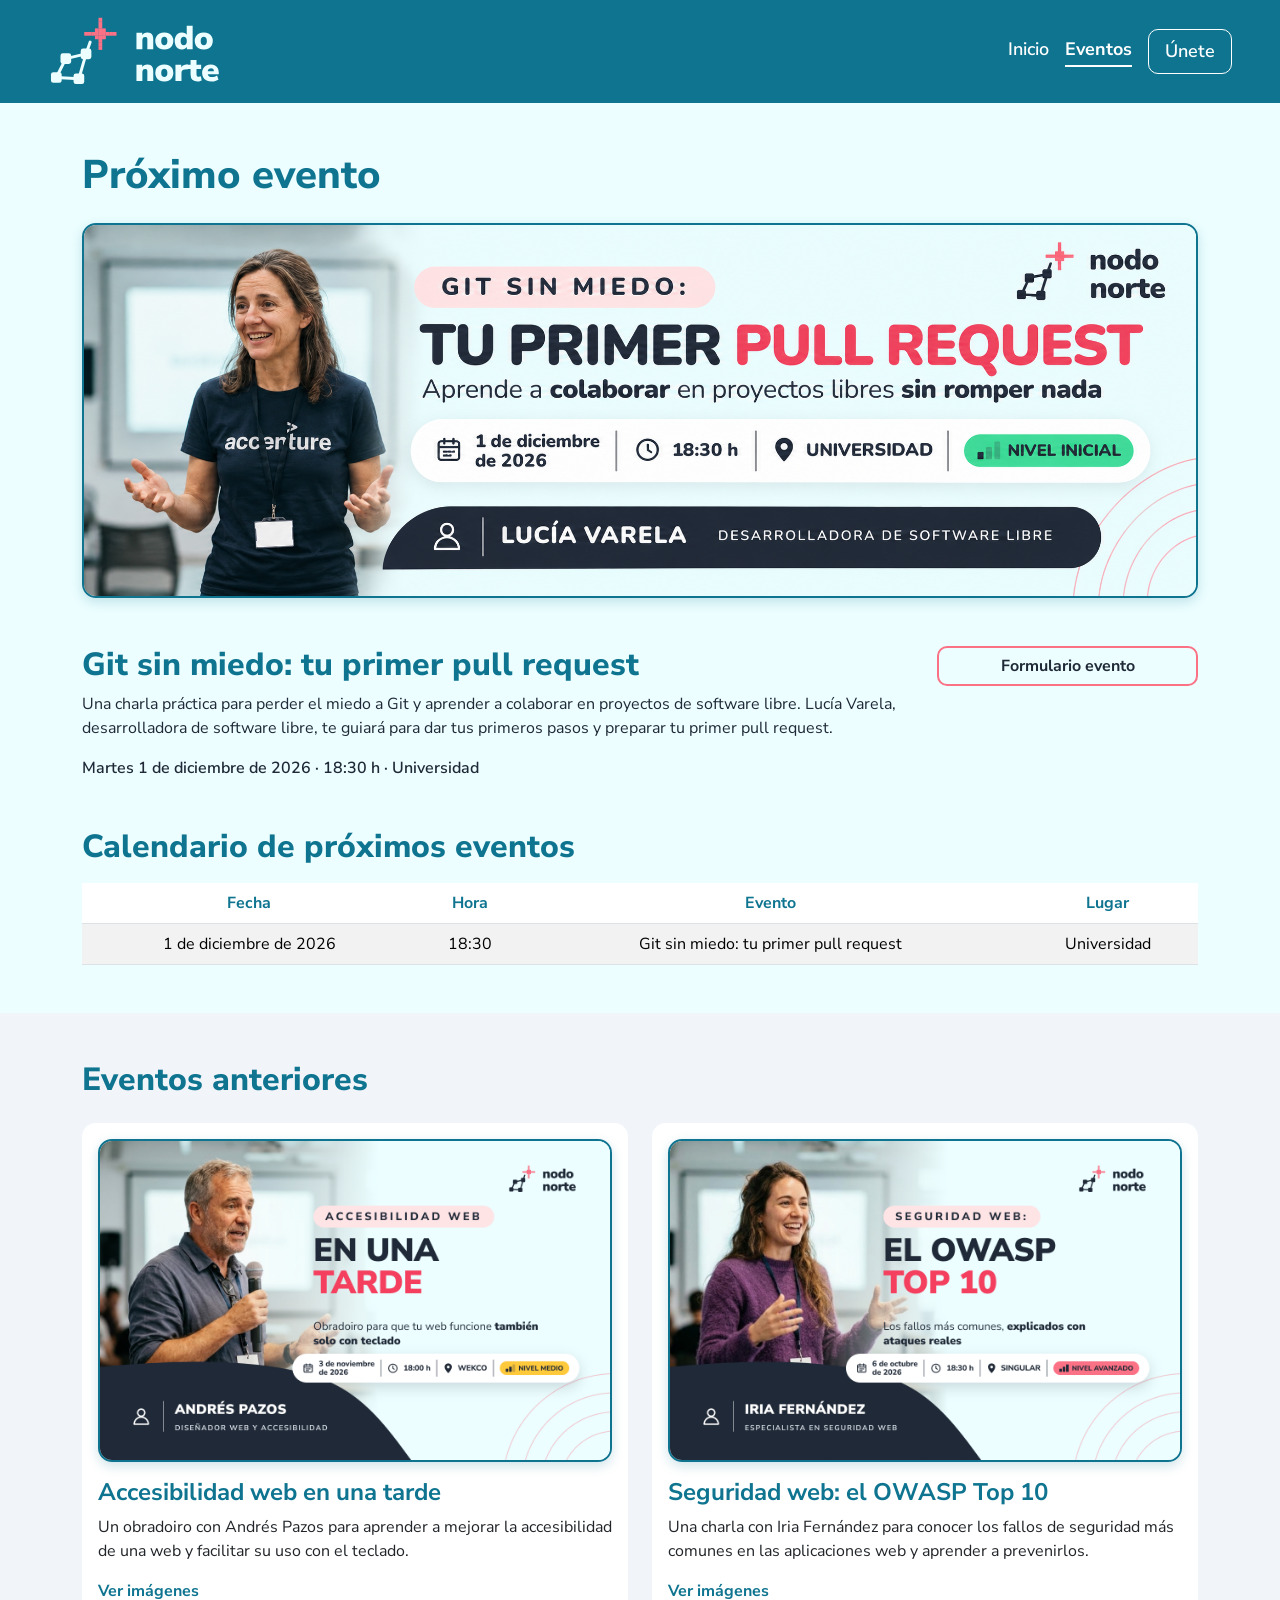
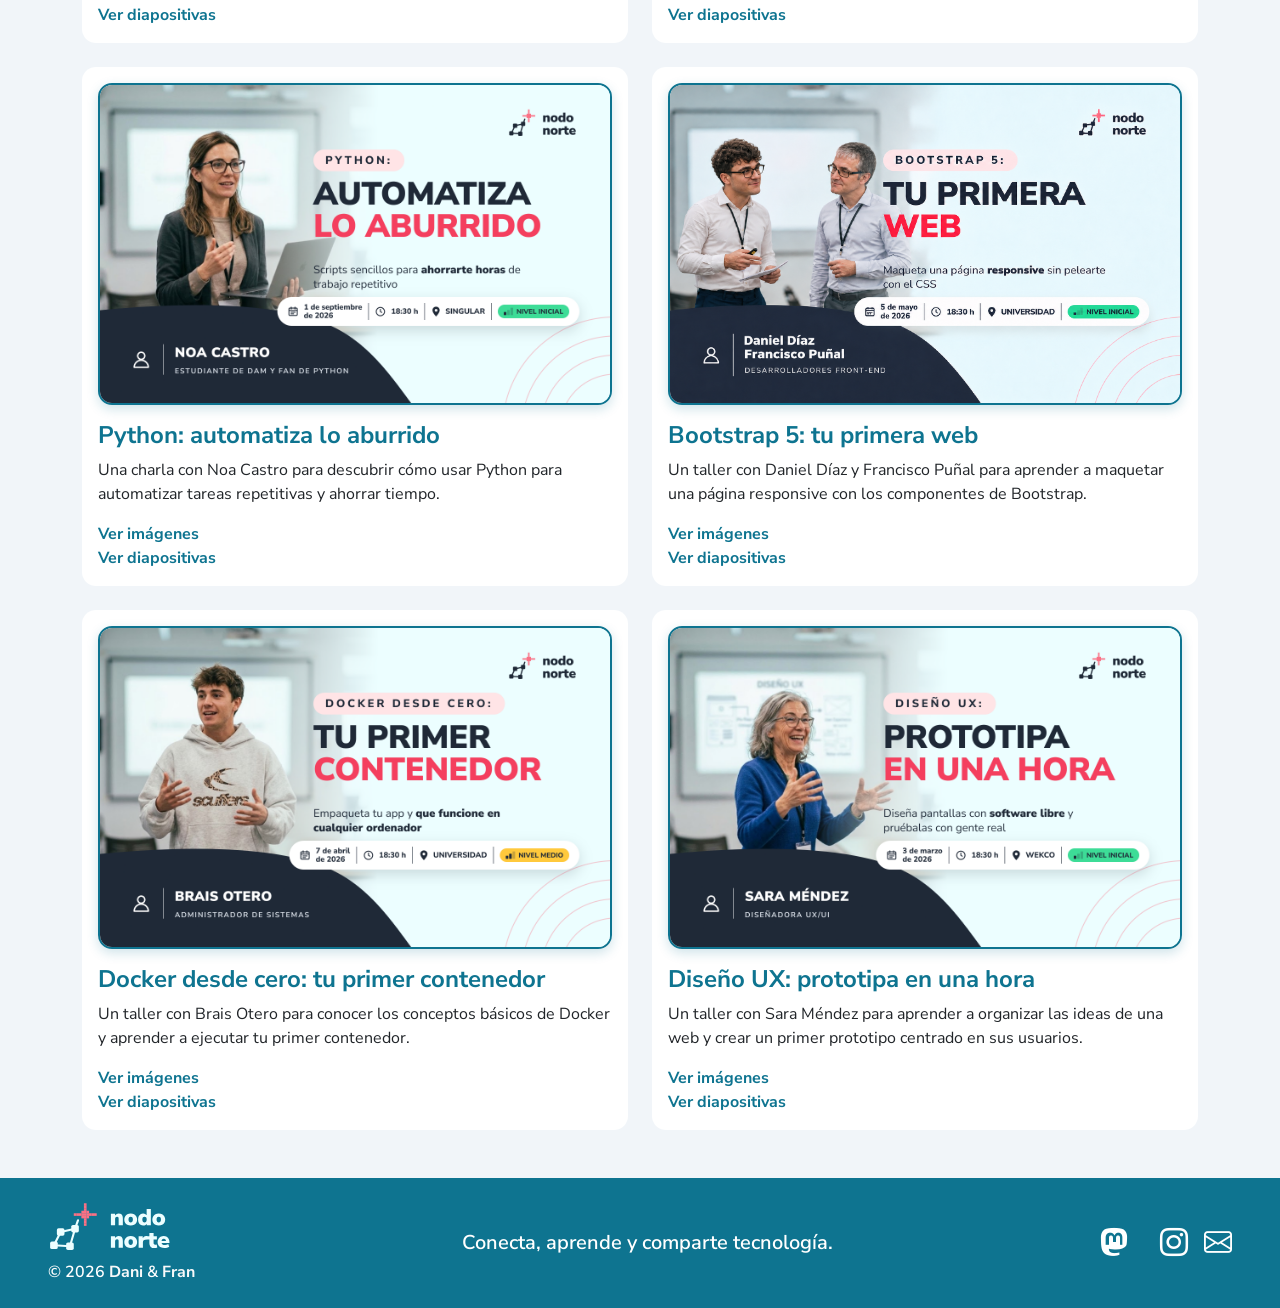
==== commit 6bed842c: "Adapta la navbar y ajusta la rejilla responsive de Eventos" ====
--- a/pages/eventos.html
+++ b/pages/eventos.html
@@ -15,24 +15,30 @@
 <!-- Organiza la página en columna y le da una altura mínima igual a la ventana. -->
 
 <body class="d-flex flex-column min-vh-100">
-    <!-- El header ocupa todo el ancho y organiza directamente el logo y el menú.
-         flex-column coloca el logo y el menú en columna por debajo de 576px.
-         flex-sm-row los coloca en fila desde 576px.
-         justify-content-between los separa a ambos lados cuando están en fila.
-         gap-3 los separa 1rem y align-items-center los centra en el eje transversal.
-         px-3 añade 1rem de espacio interior lateral; px-sm-5 lo amplía a 3rem desde sm.
-         py-3 añade 1rem de espacio interior arriba y abajo. -->
-    <header
-        class="container-fluid d-flex flex-column flex-sm-row justify-content-between align-items-center gap-3 px-3 px-sm-5 py-3">
+    <!-- Menú desplegable en móvil y horizontal desde md (768px).
+     El tema oscuro permite ver el botón del menú sobre el fondo turquesa. -->
+    <header class="navbar navbar-expand-md px-3 px-sm-5 py-3" data-bs-theme="dark">
+
         <a href="../index.html" class="marca">
             <img src="../img/logos/completo/logo-completo-oscuro.svg" alt="Nodo Norte - Comunidad tecnológica">
         </a>
 
-        <!-- Enlaces en fila, separados por 1rem (gap-3) y centrados verticalmente. -->
-        <nav class="d-flex gap-3 align-items-center">
-            <a href="../index.html">Inicio</a>
-            <a href="eventos.html">Eventos</a>
-            <a href="unete.html" class="enlace-unete">Únete</a>
+        <!-- Abre y cierra el menú con el JavaScript de Bootstrap -->
+        <button class="navbar-toggler" type="button" data-bs-toggle="collapse" data-bs-target="#menuPrincipal"
+            aria-controls="menuPrincipal" aria-expanded="false" aria-label="Abrir o cerrar el menú">
+            <span class="navbar-toggler-icon"></span>
+        </button>
+
+        <!-- Zona que se oculta en móvil -->
+        <nav class="collapse navbar-collapse justify-content-md-end" id="menuPrincipal"
+            aria-label="Navegación principal">
+
+            <!-- Enlaces en columna en móvil y en fila desde md -->
+            <div class="navbar-nav gap-3 align-items-center py-3 py-md-0">
+                <a href="../index.html">Inicio</a>
+                <a href="eventos.html" class="fw-bold" aria-current="page">Eventos</a>
+                <a href="unete.html" class="enlace-unete">Únete</a>
+            </div>
         </nav>
     </header>
 
@@ -45,11 +51,12 @@
      tarjeta-evento aplica el borde, las esquinas y la sombra. -->
             <img src="../img/tarjetas/diciembre_1_panoramica.png" class="img-fluid tarjeta-evento imagen-proximo-evento"
                 alt="Git sin miedo: tu primer pull request, 1 de diciembre de 2026 a las 18:30 en la Universidad">
-            <!-- Información y botón: apilados en móvil y en dos columnas desde lg (992px).
-     align-items-center centra el botón verticalmente.
+            <!-- Información y botón: apilados en móvil y en fila desde md (768px).
+     Desde md, el texto ocupa 8 columnas y el botón 4; desde lg, 9 y 3.
+     align-items-start alinea ambos bloques arriba.
      g-4 separa las columnas y mt-4 añade margen sobre el bloque. -->
-            <article class="row align-items-center g-4 mt-4">
-                <header class="col-lg-9">
+            <article class="row align-items-start g-4 mt-4">
+                <header class="col-12 col-md-8 col-lg-9">
                     <h2>Git sin miedo: tu primer pull request</h2>
 
                     <p>
@@ -64,7 +71,7 @@
                     </p>
                 </header>
 
-                <p class="col-lg-3 mb-0">
+                <p class="col-12 col-md-4 col-lg-3 mb-0">
                     <button type="button" class="btn btn-acento w-100" data-bs-toggle="modal"
                         data-bs-target="#modalInscripcion">
                         Formulario evento
--- a/css/estilos.css
+++ b/css/estilos.css
@@ -75,6 +75,17 @@
     background-size: 100% 2px;
 }
 
+/* Mantiene subrayado el enlace de la página actual */
+header nav a[aria-current="page"] {
+    background-size: 100% 2px;
+}
+
+/* Destaca Únete con fondo blanco cuando es la página actual */
+header nav .enlace-unete[aria-current="page"] {
+    background-color: white;
+    color: var(--color-principal);
+}
+
 /* rellenar de blanco y cambiar el texto a turquesa*/
 header nav .enlace-unete:hover {
     background-color: white;
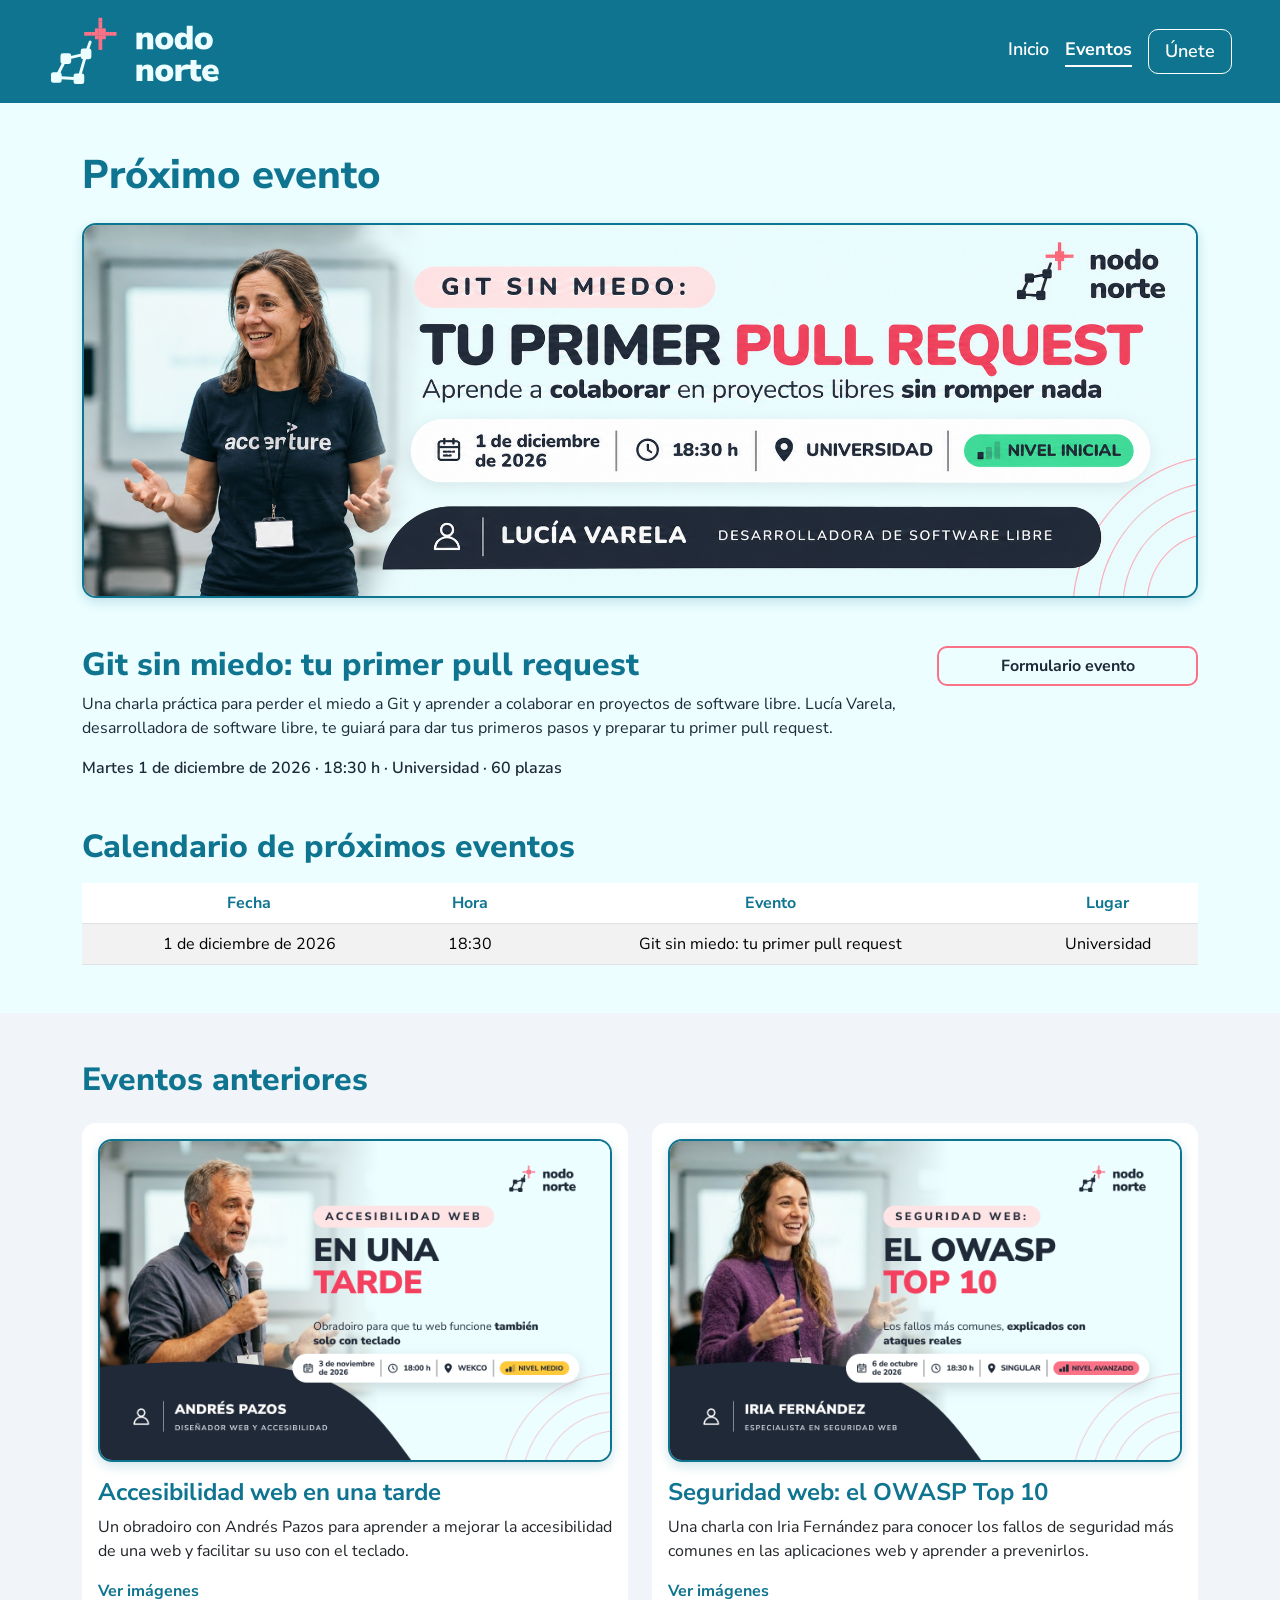
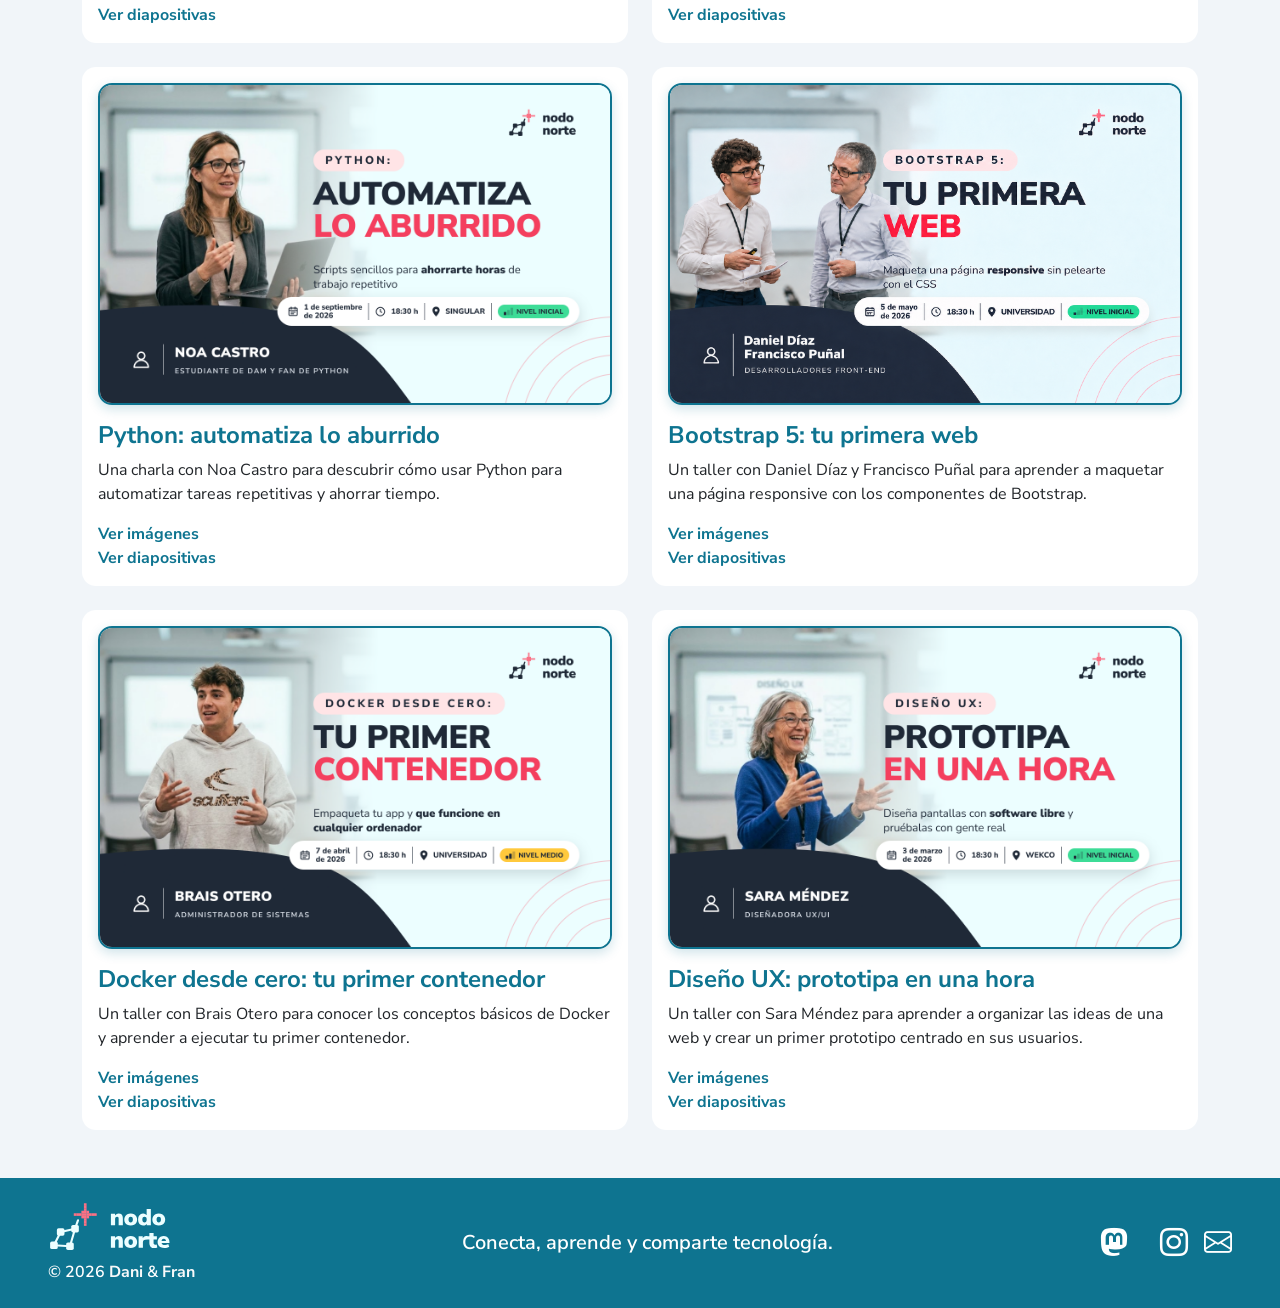
==== commit 3a64af00: "Actualiza el README y añade el aforo del próximo evento" ====
--- a/pages/eventos.html
+++ b/pages/eventos.html
@@ -67,7 +67,7 @@
                     </p>
 
                     <p class="mb-0 fw-semibold">
-                        Martes 1 de diciembre de 2026 · 18:30 h · Universidad
+                        Martes 1 de diciembre de 2026 · 18:30 h · Universidad · 60 plazas
                     </p>
                 </header>
 
